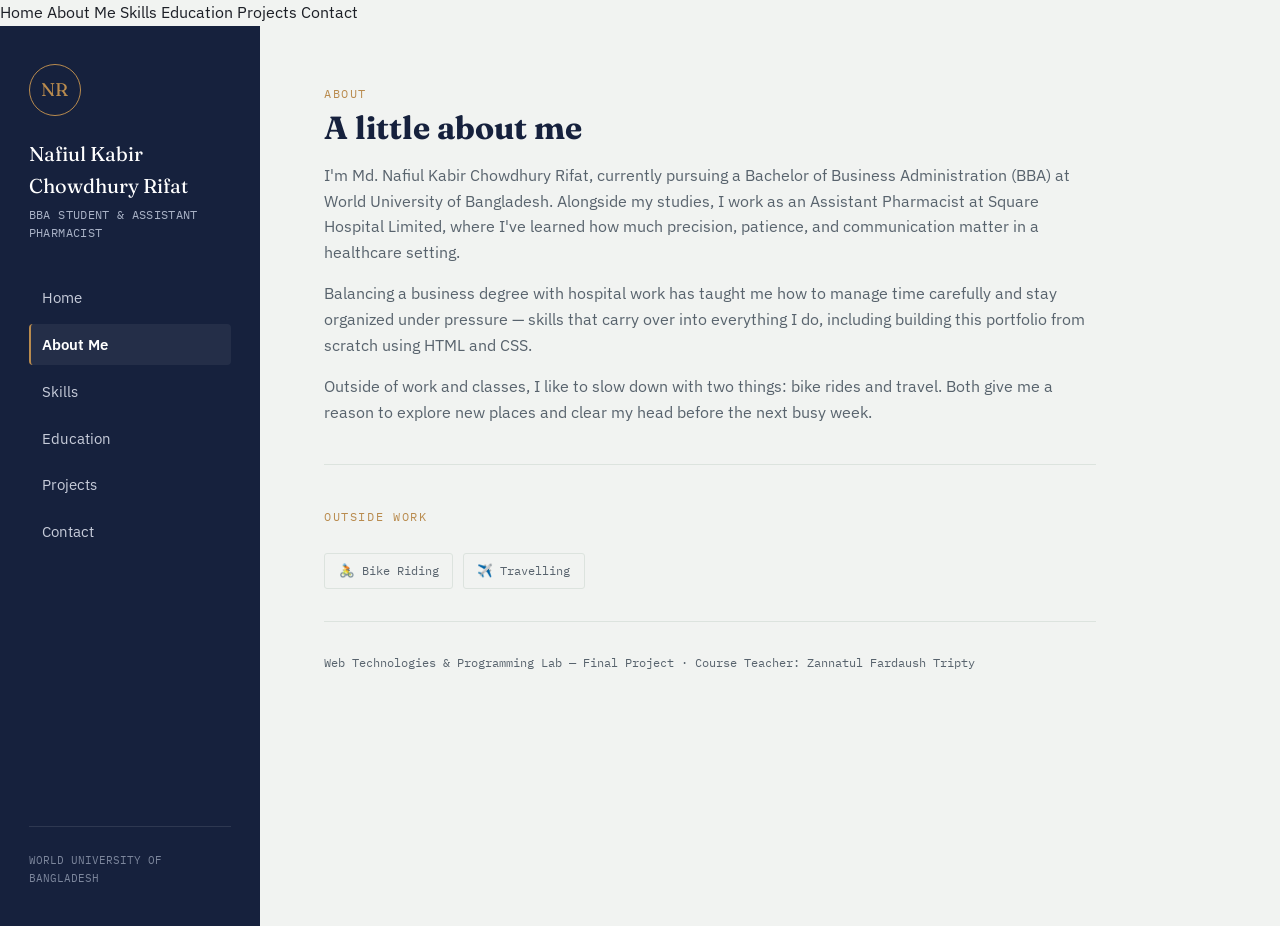
==== about.html @ dcfcbcd0 "Add files via upload" ====
<!DOCTYPE html>
<html lang="en">
<head>
<meta charset="UTF-8">
<meta name="viewport" content="width=device-width, initial-scale=1.0">
<title>About Me — Rifat</title>
<link rel="preconnect" href="https://fonts.googleapis.com">
<link href="https://fonts.googleapis.com/css2?family=Fraunces:opsz,wght@9..144,400;9..144,600&family=IBM+Plex+Sans:wght@400;500;600&family=IBM+Plex+Mono:wght@400;500&display=swap" rel="stylesheet">
<link rel="stylesheet" href="style.css">
</head>
<body>

<div class="topbar">
  <span class="name">N. K. C. Rifat</span>
  <button id="menuToggle">Menu</button>
</div>
<nav class="mobile-nav" id="mobileNav">
  <a href="index.html">Home</a>
  <a href="about.html" class="active">About Me</a>
  <a href="skills.html">Skills</a>
  <a href="education.html">Education</a>
  <a href="projects.html">Projects</a>
  <a href="contact.html">Contact</a>
</nav>

<div class="layout">

  <aside class="sidebar">
    <div class="monogram">NR</div>
    <p class="name">Nafiul Kabir<br>Chowdhury Rifat</p>
    <p class="role">BBA STUDENT &amp; ASSISTANT<br>PHARMACIST</p>
    <nav>
      <a href="index.html">Home</a>
      <a href="about.html" class="active">About Me</a>
      <a href="skills.html">Skills</a>
      <a href="education.html">Education</a>
      <a href="projects.html">Projects</a>
      <a href="contact.html">Contact</a>
    </nav>
    <div class="sidebar-footer">
      WORLD UNIVERSITY OF<br>BANGLADESH
    </div>
  </aside>

  <main class="content">
    <span class="eyebrow">About</span>
    <h1>A little about me</h1>
    <p>
      I'm Md. Nafiul Kabir Chowdhury Rifat, currently pursuing a Bachelor of
      Business Administration (BBA) at World University of Bangladesh. Alongside
      my studies, I work as an Assistant Pharmacist at Square Hospital Limited,
      where I've learned how much precision, patience, and communication matter
      in a healthcare setting.
    </p>
    <p>
      Balancing a business degree with hospital work has taught me how to manage
      time carefully and stay organized under pressure — skills that carry over
      into everything I do, including building this portfolio from scratch using
      HTML and CSS.
    </p>
    <p>
      Outside of work and classes, I like to slow down with two things: bike
      rides and travel. Both give me a reason to explore new places and clear
      my head before the next busy week.
    </p>

    <hr class="divider">

    <span class="eyebrow">Outside Work</span>
    <div class="badge-grid">
      <span class="badge soft">🚴 Bike Riding</span>
      <span class="badge soft">✈️ Travelling</span>
    </div>

    <footer class="page-footer">
      Web Technologies &amp; Programming Lab — Final Project · Course Teacher: Zannatul Fardaush Tripty
    </footer>
  </main>

</div>

<script src="script.js"></script>
</body>
</html>
---- style.css ----
/* ===================================================================
   Rifat — Personal Portfolio
   Design tokens
   =================================================================== */
:root{
  --navy:        #16213D;
  --navy-light:  #22335C;
  --teal:        #2F6F62;
  --teal-light:  #E4EFEC;
  --bronze:      #B98B4E;
  --bg:          #F1F3F1;
  --surface:     #FFFFFF;
  --ink:         #1C1F26;
  --ink-soft:    #58636D;
  --border:      #DCE3DE;

  --font-display: 'Fraunces', Georgia, serif;
  --font-body:    'IBM Plex Sans', Arial, sans-serif;
  --font-mono:    'IBM Plex Mono', 'Courier New', monospace;
}

*, *::before, *::after{ box-sizing: border-box; }

html{ scroll-behavior: smooth; }

body{
  margin: 0;
  font-family: var(--font-body);
  color: var(--ink);
  background: var(--bg);
  line-height: 1.6;
  -webkit-font-smoothing: antialiased;
}

h1, h2, h3{
  font-family: var(--font-display);
  color: var(--navy);
  line-height: 1.15;
  margin: 0 0 .5em;
}

p{ margin: 0 0 1em; color: var(--ink-soft); }

a{ color: inherit; text-decoration: none; }

img{ max-width: 100%; display: block; }

.eyebrow{
  font-family: var(--font-mono);
  font-size: .72rem;
  letter-spacing: .14em;
  text-transform: uppercase;
  color: var(--bronze);
  display: inline-block;
  margin-bottom: .6em;
}

/* ===================================================================
   Layout — sidebar + content
   =================================================================== */
.layout{
  display: flex;
  min-height: 100vh;
}

.sidebar{
  width: 260px;
  flex-shrink: 0;
  background: var(--navy);
  color: #EDEFF3;
  padding: 2.4rem 1.8rem;
  position: sticky;
  top: 0;
  height: 100vh;
  display: flex;
  flex-direction: column;
}

.monogram{
  width: 52px;
  height: 52px;
  border: 1.5px solid var(--bronze);
  border-radius: 50%;
  display: flex;
  align-items: center;
  justify-content: center;
  font-family: var(--font-display);
  font-size: 1.15rem;
  color: var(--bronze);
  margin-bottom: 1.4rem;
}

.sidebar .name{
  font-family: var(--font-display);
  font-size: 1.25rem;
  color: #fff;
  margin: 0 0 .2rem;
}

.sidebar .role{
  font-family: var(--font-mono);
  font-size: .72rem;
  color: #A9B2C6;
  letter-spacing: .03em;
  margin-bottom: 2.2rem;
}

.sidebar nav{
  display: flex;
  flex-direction: column;
  gap: .35rem;
}

.sidebar nav a{
  font-size: .92rem;
  padding: .55rem .7rem;
  border-radius: 4px;
  color: #C7CCDA;
  border-left: 2px solid transparent;
  transition: background .15s ease, color .15s ease, border-color .15s ease;
}

.sidebar nav a:hover{
  background: rgba(255,255,255,.06);
  color: #fff;
}

.sidebar nav a.active{
  color: #fff;
  border-left-color: var(--bronze);
  background: rgba(255,255,255,.06);
  font-weight: 600;
}

.sidebar .sidebar-footer{
  margin-top: auto;
  padding-top: 1.6rem;
  font-family: var(--font-mono);
  font-size: .68rem;
  color: #7C869C;
  border-top: 1px solid rgba(255,255,255,.1);
}

.content{
  flex: 1;
  padding: 3.4rem 4rem;
  max-width: 900px;
}

/* Mobile top bar (hidden on desktop) */
.topbar{ display: none; }

/* ===================================================================
   Buttons
   =================================================================== */
.btn{
  display: inline-block;
  font-family: var(--font-mono);
  font-size: .8rem;
  letter-spacing: .04em;
  padding: .72rem 1.4rem;
  border-radius: 3px;
  border: 1.5px solid var(--navy);
  transition: background .15s ease, color .15s ease;
}

.btn-primary{
  background: var(--navy);
  color: #fff;
}
.btn-primary:hover{ background: var(--navy-light); }

.btn-ghost{
  background: transparent;
  color: var(--navy);
  margin-left: .8rem;
}
.btn-ghost:hover{ background: var(--teal-light); }

/* ===================================================================
   Cards / Badges / Timeline
   =================================================================== */
.card{
  background: var(--surface);
  border: 1px solid var(--border);
  border-radius: 6px;
  padding: 1.6rem 1.8rem;
  margin-bottom: 1.2rem;
}

.badge-grid{
  display: flex;
  flex-wrap: wrap;
  gap: .6rem;
  margin: 1.2rem 0;
}

.badge{
  font-family: var(--font-mono);
  font-size: .78rem;
  background: var(--teal-light);
  color: var(--teal);
  border: 1px solid #C7DED8;
  padding: .45rem .85rem;
  border-radius: 3px;
}

.badge.soft{
  background: var(--bg);
  color: var(--ink-soft);
  border-color: var(--border);
}

.timeline{
  border-left: 2px solid var(--teal-light);
  margin-left: .4rem;
  padding-left: 1.8rem;
}

.timeline-item{
  position: relative;
  padding-bottom: 2rem;
}

.timeline-item:last-child{ padding-bottom: 0; }

.timeline-item::before{
  content: "";
  position: absolute;
  left: -2.29rem;
  top: .25rem;
  width: 10px;
  height: 10px;
  border-radius: 50%;
  background: var(--bronze);
  border: 2px solid var(--bg);
}

.timeline-date{
  font-family: var(--font-mono);
  font-size: .74rem;
  color: var(--bronze);
  letter-spacing: .04em;
  display: block;
  margin-bottom: .2rem;
}

.timeline-item h3{ font-size: 1.1rem; margin-bottom: .15rem; }

.timeline-item .place{
  color: var(--ink-soft);
  font-size: .92rem;
}

.divider{
  height: 1px;
  background: var(--border);
  border: none;
  margin: 2.4rem 0;
}

footer.page-footer{
  font-family: var(--font-mono);
  font-size: .74rem;
  color: var(--ink-soft);
  padding-top: 2rem;
  margin-top: 2rem;
  border-top: 1px solid var(--border);
}

/* ===================================================================
   Contact
   =================================================================== */
.contact-grid{
  display: grid;
  grid-template-columns: 1fr 1fr;
  gap: 1rem;
  margin: 1.6rem 0;
}

.contact-item{
  background: var(--surface);
  border: 1px solid var(--border);
  border-radius: 6px;
  padding: 1.3rem 1.5rem;
}

.contact-item .label{
  font-family: var(--font-mono);
  font-size: .7rem;
  letter-spacing: .08em;
  text-transform: uppercase;
  color: var(--teal);
  display: block;
  margin-bottom: .4rem;
}

.contact-item .value{
  font-size: 1rem;
  color: var(--ink);
  font-weight: 600;
}

/* ===================================================================
   Hero (home page)
   =================================================================== */
.hero{
  padding-top: 1.5rem;
}

.hero h1{
  font-size: 2.6rem;
  max-width: 10ch;
}

.hero .tagline{
  font-size: 1.08rem;
  max-width: 46ch;
}

.hero .cta-row{ margin-top: 1.8rem; }

/* ===================================================================
   Responsive
   =================================================================== */
@media (max-width: 860px){
  .layout{ flex-direction: column; }

  .sidebar{
    display: none;
  }

  .topbar{
    display: flex;
    align-items: center;
    justify-content: space-between;
    background: var(--navy);
    color: #fff;
    padding: 1rem 1.4rem;
    position: sticky;
    top: 0;
    z-index: 10;
  }

  .topbar .name{
    font-family: var(--font-display);
    font-size: 1.05rem;
  }

  .topbar button{
    background: none;
    border: 1px solid #4A567A;
    color: #fff;
    font-family: var(--font-mono);
    font-size: .78rem;
    padding: .4rem .7rem;
    border-radius: 3px;
  }

  .mobile-nav{
    display: none;
    flex-direction: column;
    background: var(--navy-light);
    padding: .6rem 1.4rem 1.2rem;
  }

  .mobile-nav.open{ display: flex; }

  .mobile-nav a{
    color: #E5E8F0;
    padding: .6rem 0;
    font-size: .95rem;
    border-bottom: 1px solid rgba(255,255,255,.08);
  }

  .mobile-nav a.active{ color: var(--bronze); font-weight: 600; }

  .content{
    padding: 2.2rem 1.4rem 3rem;
  }

  .hero h1{ font-size: 2.1rem; max-width: none; }

  .contact-grid{ grid-template-columns: 1fr; }
}
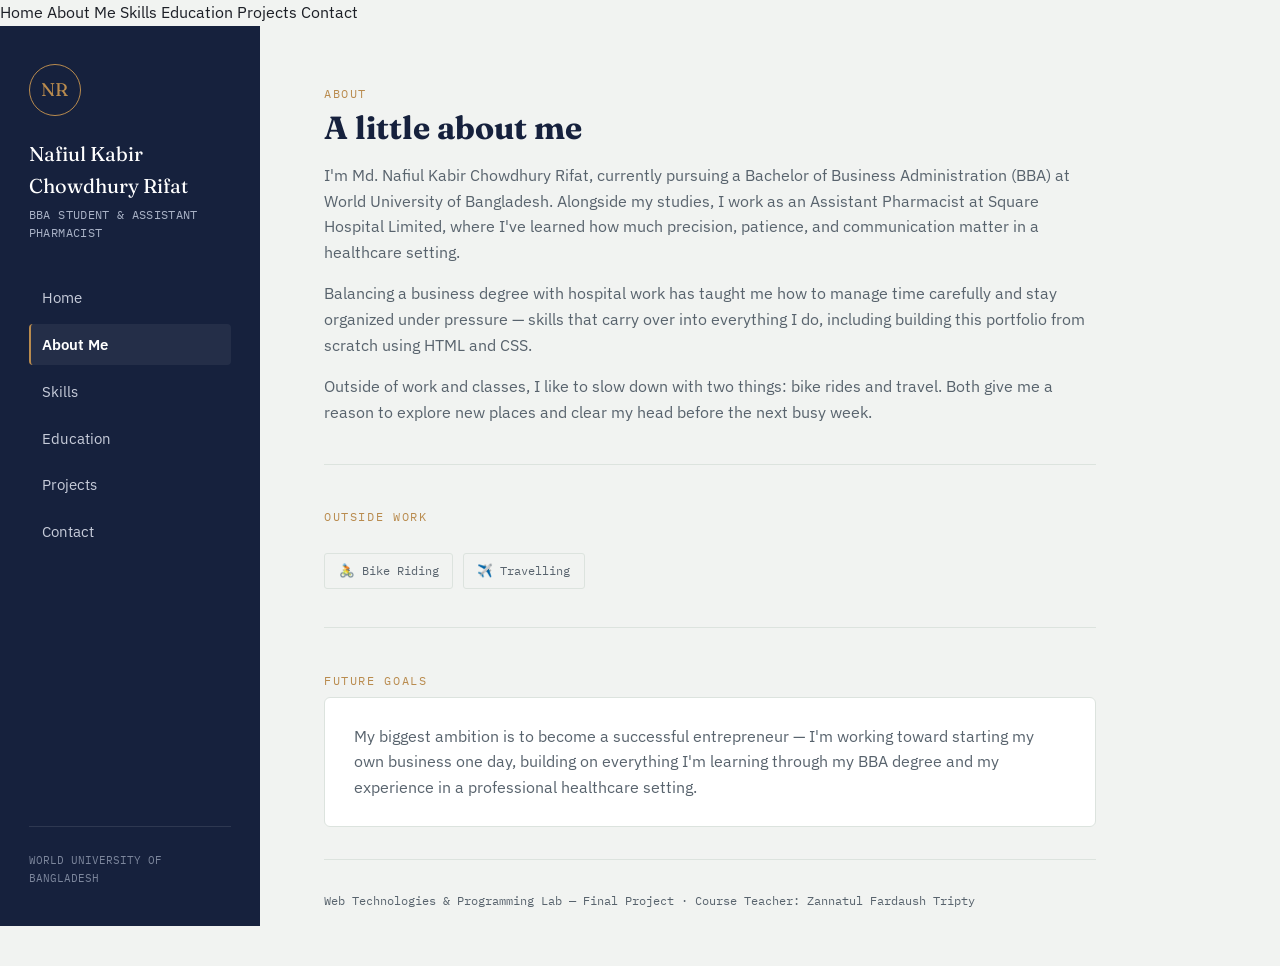
==== commit 152766a1: "Update about.html" ====
--- a/about.html
+++ b/about.html
@@ -72,6 +72,18 @@
       <span class="badge soft">✈️ Travelling</span>
     </div>
 
+    <hr class="divider">
+
+    <span class="eyebrow">Future Goals</span>
+    <div class="card">
+      <p style="margin-bottom:0;">
+        My biggest ambition is to become a successful entrepreneur — I'm
+        working toward starting my own business one day, building on
+        everything I'm learning through my BBA degree and my experience
+        in a professional healthcare setting.
+      </p>
+    </div>
+
     <footer class="page-footer">
       Web Technologies &amp; Programming Lab — Final Project · Course Teacher: Zannatul Fardaush Tripty
     </footer>
